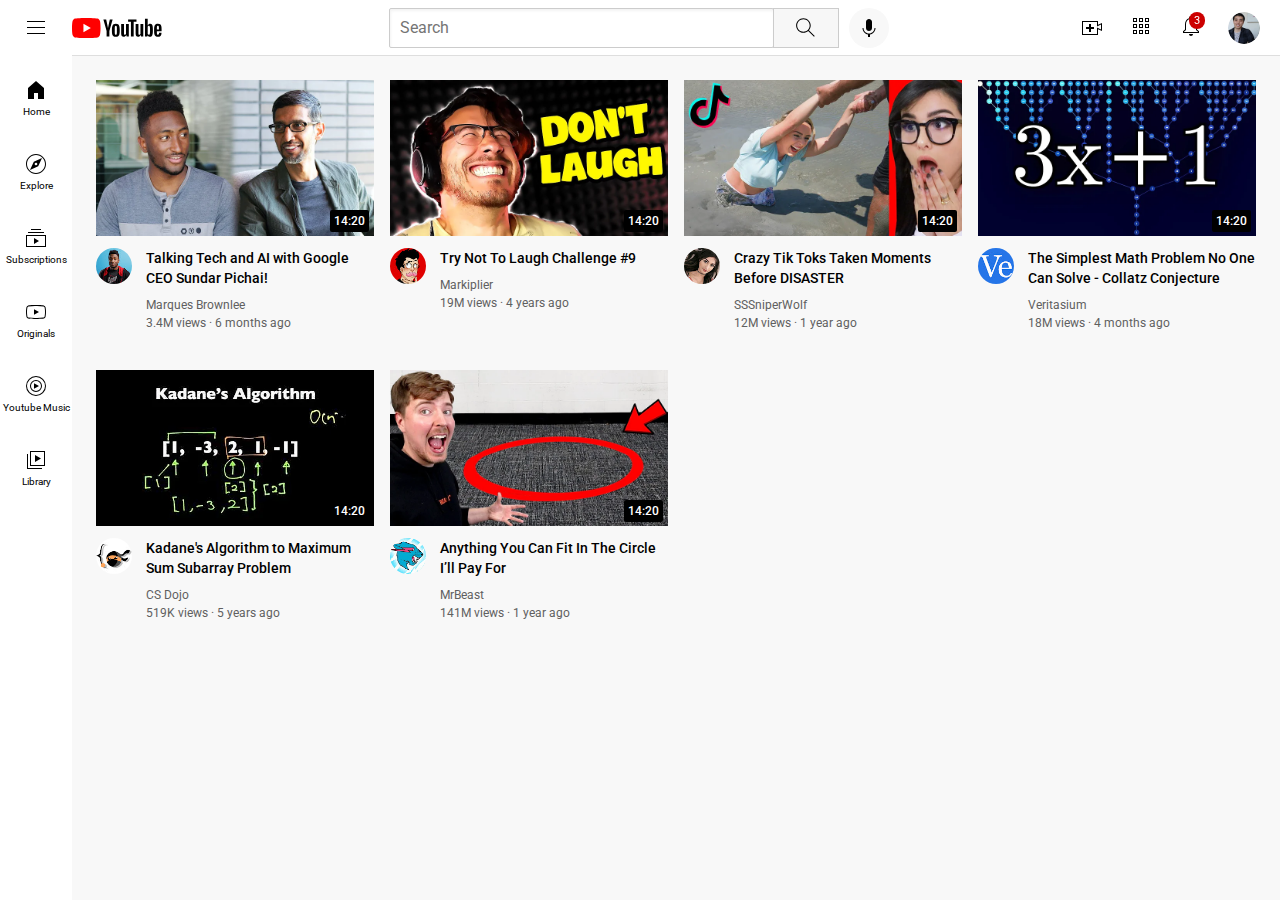
==== index.html @ a25600b8 "rename youtube.html to index.html" ====
<!DOCTYPE html>
<html>
  <head>
    <title>Youtube Exercise</title>

    <link rel="preconnect" href="https://fonts.googleapis.com">
    <link rel="preconnect" href="https://fonts.gstatic.com" crossorigin>
    <link href="https://fonts.googleapis.com/css2?family=Roboto:ital,wght@0,100..900;1,100..900&display=swap" rel="stylesheet">

    <link rel="stylesheet" href="styles/general.css">
    <link rel="stylesheet" href="styles/header.css">
    <link rel="stylesheet" href="styles/video.css">
    <link rel="stylesheet" href="styles/sidebar.css">
  </head>
  <body>
    <header class="header">
      <div class="left-section">
        <img class="hamburger-menu" src="icons/hamburger-menu.svg" alt="">
        <img class="youtube-logo" src="icons/youtube-logo.svg" alt="">
      </div>
      <div class="middle-section">
        <input class="search-bar" type="text" placeholder="Search">
        <button class="search-button">
          <img class="search-icon" src="icons/search.svg" alt="">
          <div class="tooltip">Search</div>
        </button>
        <button class="voice-search-button">
          <img class="voice-search-icon" src="icons/voice-search-icon.svg" alt="">
          <div class="tooltip">Search with your voice</div>
        </button>
      </div>
      <div class="right-section">
        <div class="upload-icon-container">
          <img class="upload-icon" src="icons/upload.svg" alt="">
          <div class="tooltip">Create</div>
        </div>
        <div class="youtube-apps-icon-container">
          <img class="youtube-apps-icon" src="icons/youtube-apps.svg" alt="">
          <div class="tooltip">YouTube Apps</div>
        </div>
        <div class="notifications-icon-container">
          <img class="notifications-icon" src="icons/notifications.svg" alt="">
          <div class="tooltip">Notifications</div>
          <div class="notifications-count">3</div>
        </div>
        <img class="current-user-picture" src="channel-pics/my-channel.jpeg" alt="">
      </div>
    </header>

    <nav class="sidebar">
      <div class="sidebar-link">
        <img src="icons/home.svg" alt="">
        <div>Home</div>
      </div>
      <div class="sidebar-link">
        <img src="icons/explore.svg" alt="">
        <div>Explore</div>
      </div>
      <div class="sidebar-link">
        <img src="icons/subscriptions.svg" alt="">
        <div>Subscriptions</div>
      </div>
      <div class="sidebar-link">
        <img src="icons/originals.svg" alt="">
        <div>Originals</div>
      </div>
      <div class="sidebar-link">
        <img src="icons/youtube-music.svg" alt="">
        <div>Youtube Music</div>
      </div>
      <div class="sidebar-link">
        <img src="icons/library.svg" alt="">
        <div>Library</div>
      </div>
    </nav>

    <main>
      <section class="video-grid">

        <!-- video 1 -->
  
        <div class="video-preview">
          <div class="thumbnail-row">
            <img class="thumbnail-1" src="thumbnails/thumbnail-1.webp">
            <div class="video-time">14:20</div>
          </div>
          <div class="video-info-grid">
            <div class="channel-picture">
              <img class="profile-picture" src="channel-pics/channel-1.jpeg" alt="">
            </div>
            <div class="video-info">
              <p class="video-title">
                Talking Tech and AI with Google CEO Sundar Pichai!
              </p>
              <p class="video-author">
                Marques Brownlee
              </p>
              <p class="video-stats">
                3.4M views &#183; 6 months ago
              </p>
            </div>
          </div>
        </div>
    
        <!-- video 2 -->
    
        <div class="video-preview">
          <div class="thumbnail-row">
            <img class="thumbnail-1" src="thumbnails/thumbnail-2.webp">
            <div class="video-time">14:20</div>
          </div>
          <div class="video-info-grid">
            <div class="channel-picture">
              <img class="profile-picture" src="channel-pics/channel-2.jpeg" alt="">
            </div>
            <div class="video-info">
              <p class="video-title">
                Try Not To Laugh Challenge #9
              </p>
              <p class="video-author">
                Markiplier
              </p>
              <p class="video-stats">
                19M views &#183; 4 years ago
              </p>
            </div>
          </div>
        </div>
    
        <!-- video 3 -->
    
        <div class="video-preview">
          <div class="thumbnail-row">
            <img class="thumbnail-1" src="thumbnails/thumbnail-3.webp">
            <div class="video-time">14:20</div>
          </div>
          <div class="video-info-grid">
            <div class="channel-picture">
              <img class="profile-picture" src="channel-pics/channel-3.jpeg" alt="">
            </div>
            <div class="video-info">
              <p class="video-title">
                Crazy Tik Toks Taken Moments Before DISASTER
              </p>
              <p class="video-author">
                SSSniperWolf
              </p>
              <p class="video-stats">
                12M views &#183; 1 year ago
              </p>
            </div>
          </div>
        </div>
      
        <!-- video 4 -->
      
        <div class="video-preview">
          <div class="thumbnail-row">
            <img class="thumbnail-1" src="thumbnails/thumbnail-4.webp">
            <div class="video-time">14:20</div>
          </div>
          <div class="video-info-grid">
            <div class="channel-picture">
              <img class="profile-picture" src="channel-pics/channel-4.jpeg" alt="">
            </div>
            <div class="video-info">
              <p class="video-title">
                The Simplest Math Problem No One Can Solve - Collatz Conjecture
              </p>
              <p class="video-author">
                Veritasium
              </p>
              <p class="video-stats">
                18M views &#183; 4 months ago
              </p>
            </div>
          </div>
        </div>
    
        <!-- video 5 -->
    
        <div class="video-preview">
          <div class="thumbnail-row">
            <img class="thumbnail-1" src="thumbnails/thumbnail-5.webp">
            <div class="video-time">14:20</div>
          </div>
          <div class="video-info-grid">
            <div class="channel-picture">
              <img class="profile-picture" src="channel-pics/channel-5.jpeg" alt="">
            </div>
            <div class="video-info">
              <p class="video-title">
                Kadane's Algorithm to Maximum Sum Subarray Problem
              </p>
              <p class="video-author">
                 CS Dojo
              </p>
              <p class="video-stats">
                519K views &#183; 5 years ago
              </p>
            </div>
          </div>
        </div>
      
        <!-- video 6 -->
    
        <div class="video-preview">
          <div class="thumbnail-row">
            <img class="thumbnail-1" src="thumbnails/thumbnail-6.webp">
            <div class="video-time">14:20</div>
          </div>
          <div class="video-info-grid">
            <div class="channel-picture">
              <img class="profile-picture" src="channel-pics/channel-6.jpeg" alt="">
            </div>
            <div class="video-info">
              <p class="video-title">
                Anything You Can Fit In The Circle I’ll Pay For
              </p>
              <p class="video-author">
                MrBeast
              </p>
              <p class="video-stats">
                141M views &#183; 1 year ago
              </p>
            </div>
          </div>
        </div>
      </section>
    </main>
  </body>
</html>
---- styles/general.css ----
p {
  margin-top: 0;
  margin-bottom: 0;
}

body {
  font-family: Roboto, Ariel;
  margin: 0;
  padding-top: 80px;
  padding-left: 96px;
  padding-right: 24px;
  background-color: rgb(248, 248, 248);
}
---- styles/header.css ----
.header {
  height: 55px;
  display: flex;
  flex-direction: row;
  justify-content: space-between;

  position: fixed;
  top: 0;
  left: 0;
  right: 0;
  z-index: 100;

  background-color: white;
  border-bottom-width: 1px;
  border-bottom-style: solid;
  border-bottom-color: rgb(222, 222, 222);
}

.left-section {
  align-items: center;
  display: flex;
}

.hamburger-menu {
  height: 24px;
  margin-left: 24px;
  margin-right: 24px;
}

.hamburger-menu:hover,
.youtube-logo:hover,
.search-button:hover,
.voice-search-button:hover,
.upload-icon-container:hover,
.youtube-apps-icon-container:hover,
.notifications-icon-container:hover,
.current-user-picture:hover {
  cursor: pointer;
}

.youtube-logo {
  height: 20px;
}

.middle-section {
  flex: 1;
  margin-left: 70px;
  margin-right: 35px;
  max-width: 500px;
  display: flex;
  align-items: center;
}

.search-bar {
  flex: 1;
  height: 36px;
  font-size: 16px;
  border: 1px solid rgb(204, 204, 204);
  border-radius: 2px;
  box-shadow: inset 1px 2px 3px rgba(0, 0, 0, 0.05);
  width: 0;
  padding-left: 10px;
}

.search-bar::placeholder {
  font-family: Roboto, Arial;
  font-size: 16px;
}

.search-button {
  height: 40px;
  width: 66px;
  background-color: rgb(247, 247, 247);
  border-width: 1px;
  border-style: solid;
  border-color: rgb(204, 204, 204);
  margin-left: -1px;
  margin-right: 10px;
}

.search-button, 
.voice-search-button,
.upload-icon-container,
.youtube-apps-icon-container
.notifications-icon-container {
  display: flex;
  justify-content: center;
  align-items: center;
  position: relative;
}

.search-button .tooltip,
.voice-search-button .tooltip,
.upload-icon-container .tooltip,
.youtube-apps-icon-container .tooltip,
.notifications-icon-container .tooltip {
  position: absolute;
  background-color: gray;
  color: white;
  padding-top: 4px;
  padding-bottom: 4px;
  padding-left: 8px;
  padding-right: 8px;
  border-radius: 2px;
  font-size: 12px;
  bottom: -30px;
  opacity: 0;
  transition: opacity 0.15s;
  pointer-events: none;
  white-space: nowrap;
}

.search-button:hover .tooltip, 
.voice-search-button:hover .tooltip,
.upload-icon-container:hover .tooltip,
.youtube-apps-icon-container:hover .tooltip,
.notifications-icon-container:hover .tooltip {
  opacity: 1;
}

.search-icon {
  height: 25px;
}

.voice-search-button {
  height: 40px;
  width: 40px;
  border-radius: 20px;
  border: none;
  background-color: rgb(248, 248, 248);
}

.voice-search-icon {
  height: 24px;
}

.right-section {
  width: 180px;
  margin-right: 20px;
  display: flex;
  align-items: center;
  justify-content: space-between;
  flex-shrink: 0;
}

.upload-icon {
  height: 24px;
}

.youtube-apps-icon {
  height: 24px;
}

.notifications-icon {
  height: 24px;
}

.notifications-icon-container {
  position: relative;
}

.notifications-count {
  position: absolute;
  top: -2px;
  right: -2px;
  background-color: rgb(204, 0, 0);
  color: white;
  font-size: 11px;
  padding-left: 5px;
  padding-right: 5px;
  padding-top: 2px;
  padding-bottom: 2px;
  border-radius: 10px;
}

.current-user-picture {
  height: 32px;
  border-radius: 16px;
}
---- styles/video.css ----
.thumbnail-1 {
  width: 100%;
}

.video-title {
  margin-top: 0;
  font-size: 14px;
  font-weight: 500;
  line-height: 20px;
  margin-bottom: 10px;
}

.video-info-grid {
  display: grid;
  grid-template-columns: 50px 1fr; 
}

.profile-picture {
  width: 36px;
  border-radius: 50px;
}

.thumbnail-row {
  margin-bottom: 8px;
  position: relative;
}

.video-author, 
.video-stats {
  font-size: 12px;
  color: rgb(96, 96, 96);
}

.video-author {
  margin-bottom: 4px;
}

.video-grid {
  display: grid;
  grid-template-columns: 1fr 1fr 1fr;
  column-gap: 16px;
  row-gap: 40px;
}

@media (max-width: 750px) {
  .video-grid {
    grid-template-columns: 1fr 1fr;
  }
}

@media (min-width: 751px) and (max-width:999) {
  .video-grid {
    grid-template-columns: 1fr 1fr 1fr;
  }
}

@media (min-width: 1000px) {
  .video-grid {
    grid-template-columns: 1fr 1fr 1fr 1fr;
  }
}

.video-time {
  font-size: 12px;
  font-weight: 500;
  padding: 4px;
  border-radius: 2px;
  background-color: black;
  color: white;
  position: absolute;
  bottom: 8px;
  right: 5px;
}
---- styles/sidebar.css ----
.sidebar {
  position: fixed;
  left: 0;
  bottom: 0;
  top: 55px;
  background-color: white;
  width: 72px;
  z-index: 200;
  padding-top: 5px;
}

.sidebar-link {
  height: 74px;
  display: flex;
  justify-content: center;
  align-items: center;
  flex-direction: column;
}

.sidebar-link:hover {
  background-color: rgb(240, 240, 240);
  cursor: pointer;
}

.sidebar-link img {
  height: 24px;
  margin-bottom: 4px;
}

.sidebar-link div {
  font-family: Roboto, Arial;
  font-size: 10px;
}
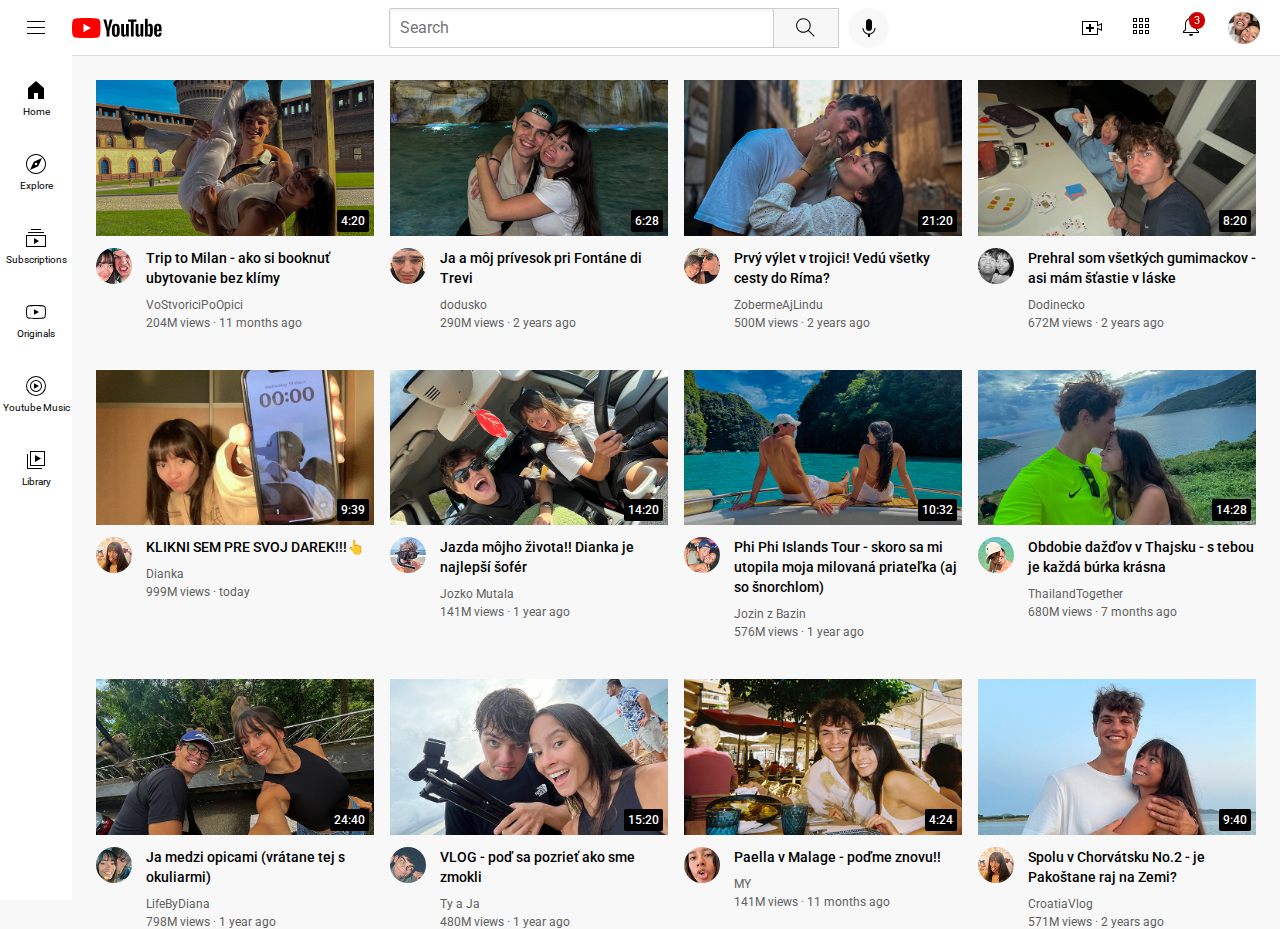
==== commit 84fe563f: "youtube gift update" ====
--- a/index.html
+++ b/index.html
@@ -1,7 +1,7 @@
 <!DOCTYPE html>
 <html>
   <head>
-    <title>Youtube Exercise</title>
+    <title>Jožkov Youtube</title>
 
     <link rel="preconnect" href="https://fonts.googleapis.com">
     <link rel="preconnect" href="https://fonts.gstatic.com" crossorigin>
@@ -13,11 +13,14 @@
     <link rel="stylesheet" href="styles/sidebar.css">
   </head>
   <body>
+    <!-- hlavicka -->
     <header class="header">
+
       <div class="left-section">
         <img class="hamburger-menu" src="icons/hamburger-menu.svg" alt="">
         <img class="youtube-logo" src="icons/youtube-logo.svg" alt="">
       </div>
+
       <div class="middle-section">
         <input class="search-bar" type="text" placeholder="Search">
         <button class="search-button">
@@ -29,6 +32,7 @@
           <div class="tooltip">Search with your voice</div>
         </button>
       </div>
+
       <div class="right-section">
         <div class="upload-icon-container">
           <img class="upload-icon" src="icons/upload.svg" alt="">
@@ -43,10 +47,11 @@
           <div class="tooltip">Notifications</div>
           <div class="notifications-count">3</div>
         </div>
-        <img class="current-user-picture" src="channel-pics/my-channel.jpeg" alt="">
+        <img class="current-user-picture" src="channel-pics/d-my-channel-pic.jpg" alt="">
       </div>
     </header>
 
+    <!-- sidebar -->
     <nav class="sidebar">
       <div class="sidebar-link">
         <img src="icons/home.svg" alt="">
@@ -81,22 +86,22 @@
   
         <div class="video-preview">
           <div class="thumbnail-row">
-            <img class="thumbnail-1" src="thumbnails/thumbnail-1.webp">
-            <div class="video-time">14:20</div>
-          </div>
-          <div class="video-info-grid">
-            <div class="channel-picture">
-              <img class="profile-picture" src="channel-pics/channel-1.jpeg" alt="">
-            </div>
-            <div class="video-info">
-              <p class="video-title">
-                Talking Tech and AI with Google CEO Sundar Pichai!
-              </p>
-              <p class="video-author">
-                Marques Brownlee
-              </p>
-              <p class="video-stats">
-                3.4M views &#183; 6 months ago
+            <img class="thumbnail-1" src="jozko-thumbnails/thumbnail-1.JPG">
+            <div class="video-time">4:20</div>
+          </div>
+          <div class="video-info-grid">
+            <div class="channel-picture">
+              <img class="profile-picture" src="jozko-channels/channel-1.jpg" alt="">
+            </div>
+            <div class="video-info">
+              <p class="video-title">
+                Trip to Milan - ako si booknuť ubytovanie bez klímy
+              </p>
+              <p class="video-author">
+                VoStvoriciPoOpici
+              </p>
+              <p class="video-stats">
+                204M views &#183; 11 months ago
               </p>
             </div>
           </div>
@@ -106,22 +111,22 @@
     
         <div class="video-preview">
           <div class="thumbnail-row">
-            <img class="thumbnail-1" src="thumbnails/thumbnail-2.webp">
-            <div class="video-time">14:20</div>
-          </div>
-          <div class="video-info-grid">
-            <div class="channel-picture">
-              <img class="profile-picture" src="channel-pics/channel-2.jpeg" alt="">
-            </div>
-            <div class="video-info">
-              <p class="video-title">
-                Try Not To Laugh Challenge #9
-              </p>
-              <p class="video-author">
-                Markiplier
-              </p>
-              <p class="video-stats">
-                19M views &#183; 4 years ago
+            <img class="thumbnail-1" src="jozko-thumbnails/thumbnail-2.JPG">
+            <div class="video-time">6:28</div>
+          </div>
+          <div class="video-info-grid">
+            <div class="channel-picture">
+              <img class="profile-picture" src="jozko-channels/channel-2.jpg" alt="">
+            </div>
+            <div class="video-info">
+              <p class="video-title">
+                Ja a môj prívesok pri Fontáne di Trevi
+              </p>
+              <p class="video-author">
+                dodusko
+              </p>
+              <p class="video-stats">
+                290M views &#183; 2 years ago
               </p>
             </div>
           </div>
@@ -131,72 +136,74 @@
     
         <div class="video-preview">
           <div class="thumbnail-row">
-            <img class="thumbnail-1" src="thumbnails/thumbnail-3.webp">
-            <div class="video-time">14:20</div>
-          </div>
-          <div class="video-info-grid">
-            <div class="channel-picture">
-              <img class="profile-picture" src="channel-pics/channel-3.jpeg" alt="">
-            </div>
-            <div class="video-info">
-              <p class="video-title">
-                Crazy Tik Toks Taken Moments Before DISASTER
-              </p>
-              <p class="video-author">
-                SSSniperWolf
-              </p>
-              <p class="video-stats">
-                12M views &#183; 1 year ago
-              </p>
-            </div>
-          </div>
-        </div>
+            <img class="thumbnail-1" src="jozko-thumbnails/thumbnail-3.JPG">
+            <div class="video-time">21:20</div>
+          </div>
+          <div class="video-info-grid">
+            <div class="channel-picture">
+              <img class="profile-picture" src="jozko-channels/channel-3.JPG" alt="">
+            </div>
+            <div class="video-info">
+              <p class="video-title">
+                Prvý výlet v trojici! Vedú všetky cesty do Ríma?
+              </p>
+              <p class="video-author">
+                ZobermeAjLindu
+              </p>
+              <p class="video-stats">
+                500M views &#183; 2 years ago
+              </p>
+            </div>
+          </div>
+        </div>
+    
+        <!-- video 4 -->
+    
+        <div class="video-preview">
+          <div class="thumbnail-row">
+            <img class="thumbnail-1" src="jozko-thumbnails/thumbnail-5.JPG">
+            <div class="video-time">8:20</div>
+          </div>
+          <div class="video-info-grid">
+            <div class="channel-picture">
+              <img class="profile-picture" src="jozko-channels/channel-5.jpg" alt="">
+            </div>
+            <div class="video-info">
+              <p class="video-title">
+                Prehral som všetkých gumimackov - asi mám šťastie v láske
+              </p>
+              <p class="video-author">
+                 Dodinecko
+              </p>
+              <p class="video-stats">
+                672M views &#183; 2 years ago
+              </p>
+            </div>
+          </div>
+        </div>
+
+        <!-- video 5 -->
       
-        <!-- video 4 -->
-      
-        <div class="video-preview">
-          <div class="thumbnail-row">
-            <img class="thumbnail-1" src="thumbnails/thumbnail-4.webp">
-            <div class="video-time">14:20</div>
-          </div>
-          <div class="video-info-grid">
-            <div class="channel-picture">
-              <img class="profile-picture" src="channel-pics/channel-4.jpeg" alt="">
-            </div>
-            <div class="video-info">
-              <p class="video-title">
-                The Simplest Math Problem No One Can Solve - Collatz Conjecture
-              </p>
-              <p class="video-author">
-                Veritasium
-              </p>
-              <p class="video-stats">
-                18M views &#183; 4 months ago
-              </p>
-            </div>
-          </div>
-        </div>
-    
-        <!-- video 5 -->
-    
-        <div class="video-preview">
-          <div class="thumbnail-row">
-            <img class="thumbnail-1" src="thumbnails/thumbnail-5.webp">
-            <div class="video-time">14:20</div>
-          </div>
-          <div class="video-info-grid">
-            <div class="channel-picture">
-              <img class="profile-picture" src="channel-pics/channel-5.jpeg" alt="">
-            </div>
-            <div class="video-info">
-              <p class="video-title">
-                Kadane's Algorithm to Maximum Sum Subarray Problem
-              </p>
-              <p class="video-author">
-                 CS Dojo
-              </p>
-              <p class="video-stats">
-                519K views &#183; 5 years ago
+        <div class="video-preview">
+          <div class="thumbnail-row">
+            <a href="https://youtu.be/EElbBogSuEI">
+            <img class="thumbnail-1" src="jozko-thumbnails/thumbnail-main.jpg">
+            </a>
+            <div class="video-time">9:39</div>
+          </div>
+          <div class="video-info-grid">
+            <div class="channel-picture">
+              <img class="profile-picture" src="jozko-channels/channel-4.jpg" alt="">
+            </div>
+            <div class="video-info">
+              <p class="video-title">
+                KLIKNI SEM PRE SVOJ DAREK!!!👆
+              </p>
+              <p class="video-author">
+                Dianka
+              </p>
+              <p class="video-stats">
+                999M views &#183; today
               </p>
             </div>
           </div>
@@ -206,22 +213,172 @@
     
         <div class="video-preview">
           <div class="thumbnail-row">
-            <img class="thumbnail-1" src="thumbnails/thumbnail-6.webp">
+            <img class="thumbnail-1" src="jozko-thumbnails/thumbnail-6.jpg">
             <div class="video-time">14:20</div>
           </div>
           <div class="video-info-grid">
             <div class="channel-picture">
-              <img class="profile-picture" src="channel-pics/channel-6.jpeg" alt="">
-            </div>
-            <div class="video-info">
-              <p class="video-title">
-                Anything You Can Fit In The Circle I’ll Pay For
-              </p>
-              <p class="video-author">
-                MrBeast
+              <img class="profile-picture" src="jozko-channels/channel-6.jpg" alt="">
+            </div>
+            <div class="video-info">
+              <p class="video-title">
+                Jazda môjho života!! Dianka je najlepší šofér
+              </p>
+              <p class="video-author">
+                Jozko Mutala
               </p>
               <p class="video-stats">
                 141M views &#183; 1 year ago
+              </p>
+            </div>
+          </div>
+        </div>
+
+        <!-- video 7 -->
+    
+        <div class="video-preview">
+          <div class="thumbnail-row">
+            <img class="thumbnail-1" src="jozko-thumbnails/thumbnail-7.JPG">
+            <div class="video-time">10:32</div>
+          </div>
+          <div class="video-info-grid">
+            <div class="channel-picture">
+              <img class="profile-picture" src="jozko-channels/channel-7.jpg" alt="">
+            </div>
+            <div class="video-info">
+              <p class="video-title">
+                Phi Phi Islands Tour - skoro sa mi utopila moja milovaná priateľka (aj so šnorchlom)
+              </p>
+              <p class="video-author">
+                Jozin z Bazin
+              </p>
+              <p class="video-stats">
+                576M views &#183; 1 year ago
+              </p>
+            </div>
+          </div>
+        </div>
+
+        <!-- video 8 -->
+    
+        <div class="video-preview">
+          <div class="thumbnail-row">
+            <img class="thumbnail-1" src="jozko-thumbnails/thumbnail-8.JPG">
+            <div class="video-time">14:28</div>
+          </div>
+          <div class="video-info-grid">
+            <div class="channel-picture">
+              <img class="profile-picture" src="jozko-channels/channel-8.jpg" alt="">
+            </div>
+            <div class="video-info">
+              <p class="video-title">
+                Obdobie dažďov v Thajsku - s tebou je každá búrka krásna
+              </p>
+              <p class="video-author">
+                ThailandTogether
+              </p>
+              <p class="video-stats">
+                680M views &#183; 7 months ago
+              </p>
+            </div>
+          </div>
+        </div>
+
+        <!-- video 9 -->
+    
+        <div class="video-preview">
+          <div class="thumbnail-row">
+            <img class="thumbnail-1" src="jozko-thumbnails/thumbnail-9.JPG">
+            <div class="video-time">24:40</div>
+          </div>
+          <div class="video-info-grid">
+            <div class="channel-picture">
+              <img class="profile-picture" src="jozko-channels/channel-9.jpg" alt="">
+            </div>
+            <div class="video-info">
+              <p class="video-title">
+                Ja medzi opicami (vrátane tej s okuliarmi)
+              </p>
+              <p class="video-author">
+                LifeByDiana
+              </p>
+              <p class="video-stats">
+                798M views &#183; 1 year ago
+              </p>
+            </div>
+          </div>
+        </div>
+
+        <!-- video 10 -->
+    
+        <div class="video-preview">
+          <div class="thumbnail-row">
+            <img class="thumbnail-1" src="jozko-thumbnails/thumbnail-10.jpg">
+            <div class="video-time">15:20</div>
+          </div>
+          <div class="video-info-grid">
+            <div class="channel-picture">
+              <img class="profile-picture" src="jozko-channels/channel-10.JPG" alt="">
+            </div>
+            <div class="video-info">
+              <p class="video-title">
+                VLOG - poď sa pozrieť ako sme zmokli
+              </p>
+              <p class="video-author">
+                Ty a Ja
+              </p>
+              <p class="video-stats">
+                480M views &#183; 1 year ago
+              </p>
+            </div>
+          </div>
+        </div>
+
+        <!-- video 11 -->
+    
+        <div class="video-preview">
+          <div class="thumbnail-row">
+            <img class="thumbnail-1" src="jozko-thumbnails/thumbnail-11.JPG">
+            <div class="video-time">4:24</div>
+          </div>
+          <div class="video-info-grid">
+            <div class="channel-picture">
+              <img class="profile-picture" src="jozko-channels/channel-11.jpg" alt="">
+            </div>
+            <div class="video-info">
+              <p class="video-title">
+                Paella v Malage - poďme znovu!!
+              </p>
+              <p class="video-author">
+                MY
+              </p>
+              <p class="video-stats">
+                141M views &#183; 11 months ago
+              </p>
+            </div>
+          </div>
+        </div>
+
+        <!-- video 12 -->
+      
+        <div class="video-preview">
+          <div class="thumbnail-row">
+            <img class="thumbnail-1" src="jozko-thumbnails/thumbnail-4.jpg">
+            <div class="video-time">9:40</div>
+          </div>
+          <div class="video-info-grid">
+            <div class="channel-picture">
+              <img class="profile-picture" src="jozko-channels/channel-4.jpg" alt="">
+            </div>
+            <div class="video-info">
+              <p class="video-title">
+                Spolu v Chorvátsku No.2 - je Pakoštane raj na Zemi?
+              </p>
+              <p class="video-author">
+                CroatiaVlog
+              </p>
+              <p class="video-stats">
+                571M views &#183; 2 years ago
               </p>
             </div>
           </div>
--- a/styles/video.css
+++ b/styles/video.css
@@ -24,6 +24,12 @@
 .thumbnail-row {
   margin-bottom: 8px;
   position: relative;
+}
+
+.thumbnail-row:hover,
+.channel-picture:hover,
+.video-title:hover {
+  cursor: pointer;
 }
 
 .video-author, 
